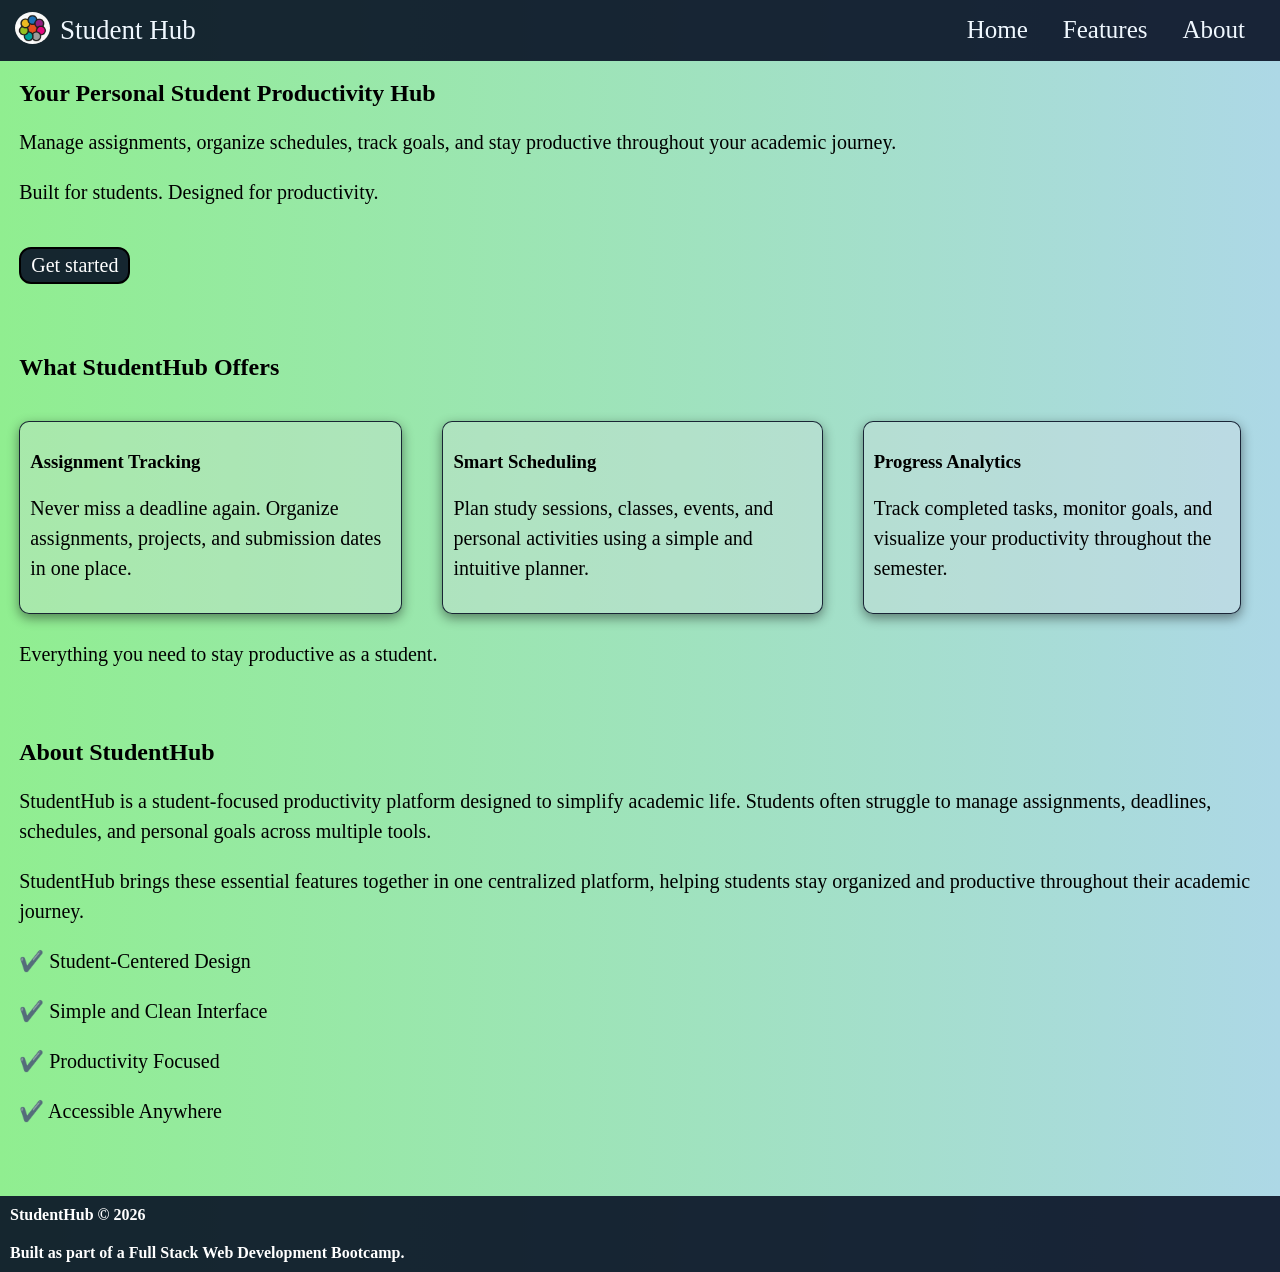
==== index.html @ 1aa1a87c "Week 2 dashboard and task manager" ====
<!DOCTYPE html>
<html lang="en">
<head>
    <meta charset="UTF-8">
    <meta name="viewport" content="width=device-width, initial-scale=1.0">
    <link rel="stylesheet" href="studenthub.css">
    <title>Studenthub</title>
</head>
<body>
    <div class="navbar">
        <div id="logo">
                <img src="logo.png" alt="logo">
        </div>
        <div id="name">
            <p> Student Hub </p>
        </div>
        <div class="dash">
            <a href="#home">Home</a>
        </div>
        <div class="dash" >
            <a href="#features">Features</a>
        </div>
        <div class="dash">
            <a href="#about">About</a>
        </div>
    </div>
    <div id="home">
        <h2>Your Personal Student Productivity Hub</h2>
        <p>Manage assignments, organize schedules, track goals, and stay productive throughout your academic journey.</p>
        <p>Built for students. Designed for productivity.</p>
        <a href="dashboard.html">Get started</a>
    </div>
    <div id="features">
        <h2>What StudentHub Offers</h2>
        <div class="box">
            <div>
                <h3>Assignment Tracking</h3>
                <p>Never miss a deadline again. Organize assignments, projects, and submission dates in one place.</p>
            </div>
            <div>
                <h3>Smart Scheduling</h3>
                <p>Plan study sessions, classes, events, and personal activities using a simple and intuitive planner.</p>
            </div>
            <div>
                <h3>Progress Analytics</h3>
                <p>Track completed tasks, monitor goals, and visualize your productivity throughout the semester.   </p>
            </div>
        </div>
        <p>Everything you need to stay productive as a student.</p>
    </div>
    <div id="about">
        <h2>About StudentHub</h2>
        <p>StudentHub is a student-focused productivity platform designed to simplify academic life. Students often struggle to manage assignments, deadlines, schedules, and personal goals across multiple tools.</p>
        <p>StudentHub brings these essential features together in one centralized platform, helping students stay organized and productive throughout their academic journey.</p>
        <p>✔️ Student-Centered Design</p>
        <p>✔️ Simple and Clean Interface</p>
        <p>✔️ Productivity Focused</p>
        <p>✔️ Accessible Anywhere</p>
        
    </div>
    <div id="footer">
        <h5>StudentHub © 2026</h5>
        <h5>Built as part of a Full Stack Web Development Bootcamp.</h5>
    </div>
</body>
</html>
---- studenthub.css ----
#logo img{
    width: 35px;
    height: auto;
    border-radius: 50%;
    margin-right: 10px;
    margin-left: 5px;
}
body{
 margin: 0;
 min-width: fit-content;
 background: linear-gradient(to left, lightblue, lightgreen);
}
.navbar{
    display: flex;
    justify-content: left;
    align-items: center;
    background-color: rgba(8, 17, 37, 0.9);
    padding: 10px;
    margin: 0;
    box-sizing: border-box; 
}

#name p{
    margin: 0;
    font-size: 27px;
    color: aliceblue;

}
#name{
    margin-right: auto;
}
.dash a{
    text-decoration: none;
    color: aliceblue;
    font-size: 25px;
    margin-right: 15px;
    display: flex;
    align-items: center;
    padding: 5px 10px;

}

.dash a:hover{
    background-color:rgba(8, 17, 37, 0.7) ;
    
}
#home, #features ,#about   {
    margin: 1.5%;
    margin-bottom: 70px;

}

p{
    font-size: 20px;
    line-height: 1.5;
}

#home a{
    text-decoration: none;
    border: 2px solid ;
    border-color: black;
    padding: 5px 10px;
    border-radius: 12px;
    background-color: rgba(8, 17, 37, 0.9);
    color: white;
    display:  inline-block;
    font-size: 20px;
    margin-top: 20px;
}
#home a:hover{
    background-color:rgba(8, 17, 37, 0.7);
    
}
.box{
    display: flex;
    justify-content: center;
    align-items: center;
    justify-content: space-between;
    margin-left: -20px ;
}
.box div{
    border: 1.5px solid rgba(8, 17, 37, 0.9) ;
    border-radius: 10px;
    background-color: rgb(221, 223, 227,0.3);
    margin: 20px;
    padding: 10px;
    margin-bottom: 5px;
    box-shadow: 0 4px 12px rgba(0, 0, 0, 0.448);
    transition: 0.25s;
}
.box div:hover{
    transform: translateY(-6px);
}
#footer{
     background-color: rgba(8, 17, 37, 0.9);
}
#footer h5{
    margin: 0px;
    color: white;
    padding: 10px;
    font-size: medium;
}
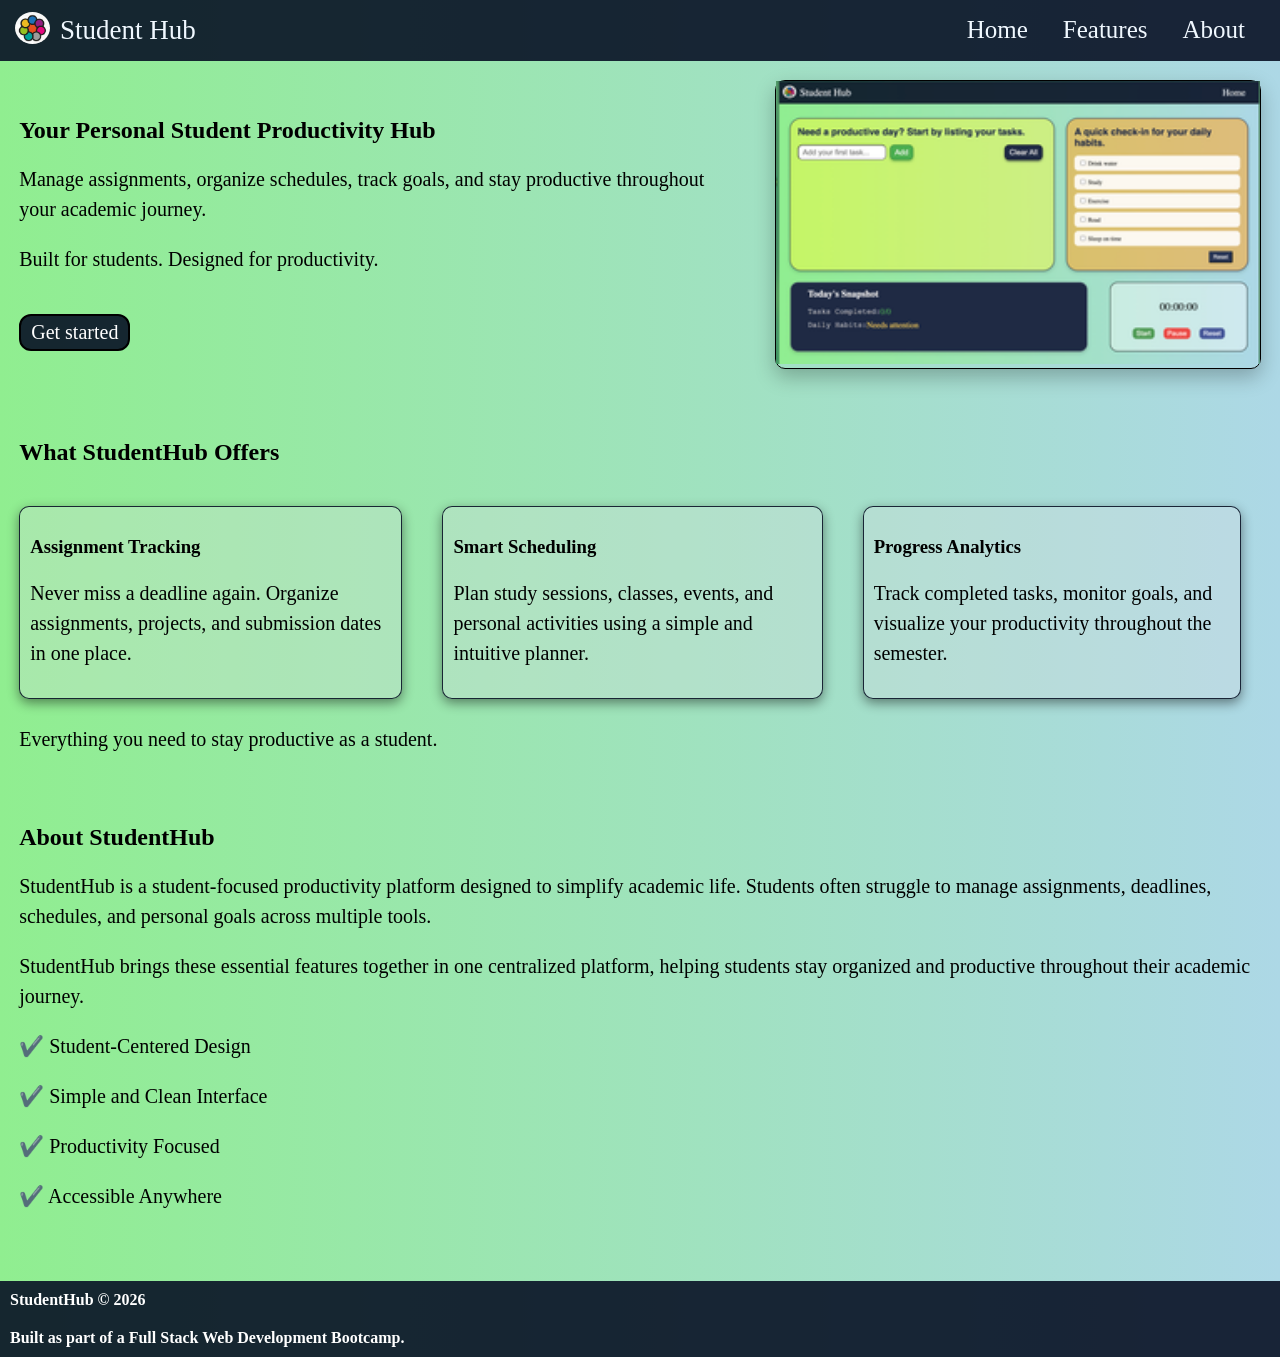
==== commit 63cace5f: "change font style a bit and add focus tracker" ====
--- a/index.html
+++ b/index.html
@@ -25,10 +25,17 @@
         </div>
     </div>
     <div id="home">
-        <h2>Your Personal Student Productivity Hub</h2>
-        <p>Manage assignments, organize schedules, track goals, and stay productive throughout your academic journey.</p>
-        <p>Built for students. Designed for productivity.</p>
-        <a href="dashboard.html">Get started</a>
+        <div id="textHome">
+            <h2>Your Personal Student Productivity Hub</h2>
+            <p>Manage assignments, organize schedules, track goals, and stay productive throughout your academic journey.</p>
+            <p>Built for students. Designed for productivity.</p>
+            <a href="dashboard.html" id="get-started">Get started</a>
+        </div>
+        <div id="dashImg">
+            <a href="dashboard.html"><img src="dashboard.png"></a>
+        </div>
+        
+
     </div>
     <div id="features">
         <h2>What StudentHub Offers</h2>
--- a/studenthub.css
+++ b/studenthub.css
@@ -54,8 +54,37 @@
     font-size: 20px;
     line-height: 1.5;
 }
+#home{
+    display: flex;
+    justify-content: space-between;
+    align-items: center;
+    gap: 30px;
 
-#home a{
+}
+
+#textHome{
+    flex: 1.2;
+}
+
+#dashImg{
+    flex: 0.8;
+    display: flex;
+    justify-content: center;
+    align-items: center;
+     box-shadow: 0 8px 20px rgba(0,0,0,0.25);
+      border: 1px solid black;
+    border-radius: 10px;
+
+}
+
+#dashImg img{
+    width: 500px;
+    max-width: 100%;
+    height: auto;
+   
+}
+
+#get-started{
     text-decoration: none;
     border: 2px solid ;
     border-color: black;
@@ -67,7 +96,7 @@
     font-size: 20px;
     margin-top: 20px;
 }
-#home a:hover{
+#get-started:hover{
     background-color:rgba(8, 17, 37, 0.7);
     
 }
